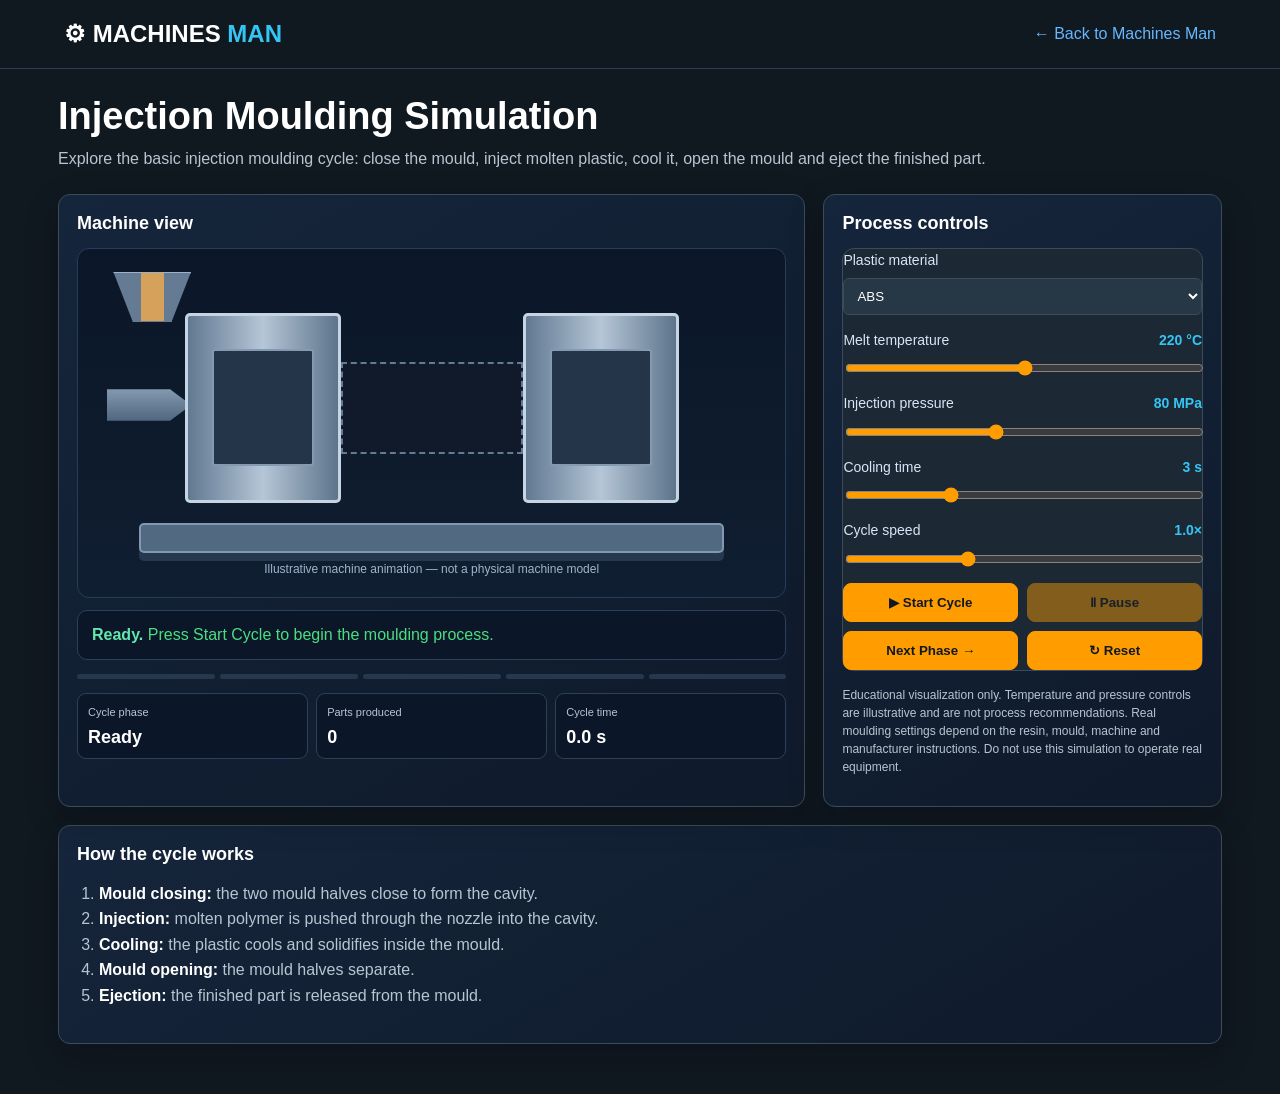
==== moulding-simulation.html @ 2c53decb "Update styles and add logo for enhanced UI in index and moulding simulation pages" ====
<!DOCTYPE html>
<html lang="en">
<head>
<meta charset="UTF-8"><meta name="viewport" content="width=device-width, initial-scale=1.0">
<title>Machines Man | Injection Moulding Simulation</title>
<style>
:root{--bg:#08111f;--panel:#121f33;--line:#2c405c;--cyan:#35c5f4;--text:#edf5ff;--muted:#a9bdd6;--orange:#ff9f43;--green:#64e6ad}*{box-sizing:border-box}body{margin:0;background:radial-gradient(circle at 50% 0,#142744,var(--bg) 60%);color:var(--text);font-family:Arial,Helvetica,sans-serif}header{padding:20px 5%;border-bottom:1px solid var(--line);display:flex;justify-content:space-between;align-items:center;gap:15px;flex-wrap:wrap}header strong{font-size:24px}header strong span{color:var(--cyan)}a{color:var(--cyan);text-decoration:none}.wrap{max-width:1200px;margin:auto;padding:26px 18px 50px}h1{margin:0 0 8px;font-size:clamp(26px,4vw,38px)}.sub{color:var(--muted);line-height:1.6;margin:0 0 22px}.layout{display:grid;grid-template-columns:minmax(0,1.5fr) minmax(280px,.8fr);gap:18px}.panel{background:linear-gradient(150deg,#15253b,#0f1a2b);border:1px solid var(--line);border-radius:16px;padding:18px;box-shadow:0 12px 35px #0003}.panel h2{font-size:18px;margin:0 0 14px}.stage{background:linear-gradient(#0b1728,#101e31);border:1px solid #263c58;border-radius:12px;overflow:hidden;min-height:350px;display:flex;align-items:center;justify-content:center;padding:10px}.machine{position:relative;width:min(650px,100%);height:310px}.base{position:absolute;bottom:25px;left:5%;width:90%;height:30px;background:#526982;border:2px solid #8198b1;border-radius:5px;box-shadow:0 8px 0 #26384e}.leftplate,.rightplate{position:absolute;top:45px;width:24%;height:190px;background:linear-gradient(90deg,#617991,#b5c6d7,#5d748b);border:3px solid #c6d5e4;border-radius:5px;transition:all 1s}.leftplate{left:12%}.rightplate{right:12%}.leftplate:after,.rightplate:after{content:'';position:absolute;left:16%;right:16%;top:18%;bottom:18%;background:#24354a;border:2px solid #839ab1;border-radius:3px}.cavity{position:absolute;top:94px;left:36%;width:28%;height:92px;background:#101a2a;border:2px dashed #637b96;transition:all 1s}.plastic{position:absolute;z-index:2;top:112px;left:43%;width:14%;height:56px;background:linear-gradient(135deg,#ffb44c,#f27623);border:2px solid #ffda91;border-radius:5px;opacity:0;transform:scale(.4);transition:all 1s;box-shadow:0 0 18px #ff9f4355}.nozzle{position:absolute;top:115px;left:0;width:13%;height:45px;background:linear-gradient(#8da3b8,#435b75);clip-path:polygon(0 15%,75% 15%,100% 50%,75% 85%,0 85%);transition:left 1s}.hopper{position:absolute;top:4px;left:1%;width:12%;height:50px;background:#647b93;clip-path:polygon(0 0,100% 0,75% 100%,25% 100%);border:1px solid #9db2c8}.hopper:after{content:'';position:absolute;left:35%;top:0;width:30%;height:100%;background:#d5a15b}.stage.phase-close .rightplate{right:29%}.stage.phase-close .leftplate{left:29%}.stage.phase-inject .nozzle{left:23%}.stage.phase-inject .plastic{opacity:1;transform:scale(1.15)}.stage.phase-cool .plastic{opacity:1;transform:scale(1)}.stage.phase-open .rightplate{right:12%}.stage.phase-open .leftplate{left:12%}.stage.phase-open .plastic{opacity:1;transform:scale(1) translateY(35px)}.stage.phase-eject .plastic{opacity:1;transform:scale(1) translateY(78px)}.stage.phase-eject .rightplate{right:12%}.stage.phase-eject .leftplate{left:12%}.partlabel{position:absolute;bottom:2px;left:0;right:0;text-align:center;font-size:12px;color:#9fb4cc}.status{margin-top:12px;padding:12px 14px;background:#0b1728;border:1px solid var(--line);border-radius:10px;color:var(--muted);line-height:1.5}.status b{color:var(--green)}.controls{display:grid;gap:14px}.field{display:grid;gap:7px}.field label{display:flex;justify-content:space-between;gap:12px;color:#d7e6f7;font-size:14px}.field output{color:var(--cyan);font-weight:bold}input[type=range],select{width:100%;accent-color:var(--cyan)}select{padding:10px;background:#0b1728;color:var(--text);border:1px solid var(--line);border-radius:8px}.buttons{display:grid;grid-template-columns:repeat(2,1fr);gap:9px}.btn{border:0;border-radius:9px;padding:12px 10px;font-weight:bold;cursor:pointer;background:var(--cyan);color:#04121d}.btn.secondary{background:#263a54;color:var(--text);border:1px solid #3a5271}.btn:disabled{opacity:.45;cursor:not-allowed}.metrics{display:grid;grid-template-columns:repeat(3,1fr);gap:8px;margin-top:14px}.metric{background:#0b1728;border:1px solid var(--line);border-radius:9px;padding:10px}.metric small{display:block;color:var(--muted);font-size:11px;margin-bottom:6px}.metric strong{font-size:18px}.steps{display:flex;gap:5px;margin-top:14px}.step{height:5px;flex:1;background:#26384e;border-radius:4px}.step.active{background:var(--cyan)}.note{font-size:12px;line-height:1.5;color:var(--muted);margin-top:15px}@media(max-width:800px){.layout{grid-template-columns:1fr}.stage{min-height:320px}.machine{transform:scale(.9);transform-origin:center}}
</style>
<link rel="stylesheet" href="industrial-theme.css">  
</head>

<style>
/* MACHINES MAN - PROFESSIONAL INDUSTRIAL DESIGN */

:root {
    color-scheme: dark;
    --bg: #101820;
    --panel: #1c2833;
    --panel-light: #263746;
    --text: #f4f7fa;
    --muted: #b8c5d1;
    --orange: #ff9d00;
    --blue: #2585d8;
    --border: #3b4b59;
}

html {
    background: var(--bg);
}

body {
    background: var(--bg) !important;
    color: var(--text) !important;
    font-family: "Segoe UI", Arial, sans-serif !important;
    margin: 0;
}

h1, h2, h3, h4 {
    color: #ffffff !important;
    font-weight: 700;
}

p, label, li, small {
    color: var(--muted);
    line-height: 1.6;
}

/* Main panels */
section, article, aside,
.card, .panel, .controls,
.control-panel, .info-panel,
.stats-card, .stat-card,
.instructions {
    background-color: var(--panel) !important;
    color: var(--text) !important;
    border: 1px solid var(--border);
    border-radius: 12px;
}

/* Machine visualization */
canvas {
    background-color: #101820;
    border-radius: 10px;
}

/* Buttons */
button {
    background: var(--orange) !important;
    color: #111820 !important;
    border: 1px solid var(--orange) !important;
    border-radius: 8px !important;
    padding: 11px 18px !important;
    font-weight: 700 !important;
    cursor: pointer;
    transition: 0.2s ease;
}

button:hover {
    background: #ffc04d !important;
    transform: translateY(-1px);
}

/* Form controls */
input, select {
    accent-color: var(--orange);
}

input:not([type="range"]),
select {
    background: var(--panel-light);
    color: white;
    border: 1px solid var(--border);
    border-radius: 6px;
    padding: 9px;
}

input[type="range"] {
    accent-color: var(--orange);
}

/* Status and values */
strong, b, output {
    color: #ffffff;
}

.status, .success {
    color: #4ade80 !important;
}

/* Links */
a {
    color: #65b7ff;
}

a:hover {
    color: var(--orange);
}

/* Responsive layout */
@media (max-width: 768px) {
    body {
        font-size: 14px;
    }

    button {
        padding: 10px 12px !important;
    }
}
</style>

<body>
<header><strong>⚙ MACHINES <span>MAN</span></strong><a href="index.html">← Back to Machines Man</a></header><main class="wrap"><h1>Injection Moulding Simulation</h1><p class="sub">Explore the basic injection moulding cycle: close the mould, inject molten plastic, cool it, open the mould and eject the finished part.</p><div class="layout"><section class="panel"><h2>Machine view</h2><div id="stage" class="stage"><div class="machine"><div class="hopper"></div><div class="nozzle"></div><div class="leftplate"></div><div class="rightplate"></div><div class="cavity"></div><div class="plastic"></div><div class="base"></div><div class="partlabel">Illustrative machine animation — not a physical machine model</div></div></div><div class="status" id="status"><b>Ready.</b> Press Start Cycle to begin the moulding process.</div><div class="steps" id="steps"><div class="step"></div><div class="step"></div><div class="step"></div><div class="step"></div><div class="step"></div></div><div class="metrics"><div class="metric"><small>Cycle phase</small><strong id="phaseMetric">Ready</strong></div><div class="metric"><small>Parts produced</small><strong id="partsMetric">0</strong></div><div class="metric"><small>Cycle time</small><strong id="timeMetric">0.0 s</strong></div></div></section><aside class="panel"><h2>Process controls</h2><div class="controls"><div class="field"><label for="material">Plastic material</label><select id="material"><option value="ABS">ABS</option><option value="PP">Polypropylene (PP)</option><option value="PE">Polyethylene (PE)</option><option value="PLA">PLA (educational example)</option></select></div><div class="field"><label for="temp">Melt temperature <output id="tempOut">220 °C</output></label><input id="temp" type="range" min="160" max="280" value="220"></div><div class="field"><label for="pressure">Injection pressure <output id="pressureOut">80 MPa</output></label><input id="pressure" type="range" min="30" max="150" value="80"></div><div class="field"><label for="cool">Cooling time <output id="coolOut">3 s</output></label><input id="cool" type="range" min="1" max="8" value="3"></div><div class="field"><label for="speed">Cycle speed <output id="speedOut">1.0×</output></label><input id="speed" type="range" min="5" max="20" value="10"></div><div class="buttons"><button class="btn" id="start">▶ Start Cycle</button><button class="btn secondary" id="pause" disabled>Ⅱ Pause</button><button class="btn secondary" id="stepBtn">Next Phase →</button><button class="btn secondary" id="reset">↻ Reset</button></div></div><p class="note">Educational visualization only. Temperature and pressure controls are illustrative and are not process recommendations. Real moulding settings depend on the resin, mould, machine and manufacturer instructions. Do not use this simulation to operate real equipment.</p></aside></div><section class="panel" style="margin-top:18px"><h2>How the cycle works</h2><ol style="color:#c4d5e9;line-height:1.8;padding-left:22px"><li><b>Mould closing:</b> the two mould halves close to form the cavity.</li><li><b>Injection:</b> molten polymer is pushed through the nozzle into the cavity.</li><li><b>Cooling:</b> the plastic cools and solidifies inside the mould.</li><li><b>Mould opening:</b> the mould halves separate.</li><li><b>Ejection:</b> the finished part is released from the mould.</li></ol></section></main>
<script>
const stage=document.getElementById('stage'),statusBox=document.getElementById('status'),phaseMetric=document.getElementById('phaseMetric'),partsMetric=document.getElementById('partsMetric'),timeMetric=document.getElementById('timeMetric'),steps=[...document.querySelectorAll('.step')],startBtn=document.getElementById('start'),pauseBtn=document.getElementById('pause');
const phases=[{cls:'phase-close',name:'Mould closing',desc:'The mould halves are moving together to seal the cavity.',duration:1.6},{cls:'phase-inject',name:'Injection',desc:'Molten polymer is pushed through the nozzle and into the mould cavity.',duration:1.8},{cls:'phase-cool',name:'Cooling',desc:'The polymer cools and solidifies in the closed mould.',duration:3},{cls:'phase-open',name:'Mould opening',desc:'The mould halves separate to expose the formed part.',duration:1.5},{cls:'phase-eject',name:'Ejection',desc:'The finished plastic part is released from the mould.',duration:1.2}];let index=-1,parts=0,elapsed=0,cycleStart=0,raf=null,paused=false,phaseElapsed=0,last=0;
function setControls(){document.getElementById('tempOut').textContent=document.getElementById('temp').value+' °C';document.getElementById('pressureOut').textContent=document.getElementById('pressure').value+' MPa';document.getElementById('coolOut').textContent=document.getElementById('cool').value+' s';document.getElementById('speedOut').textContent=(document.getElementById('speed').value/10).toFixed(1)+'×'}['temp','pressure','cool','speed'].forEach(id=>document.getElementById(id).addEventListener('input',setControls));setControls();
function renderPhase(i){stage.className='stage';steps.forEach((s,j)=>s.classList.toggle('active',j<=i));if(i<0){phaseMetric.textContent='Ready';statusBox.innerHTML='<b>Ready.</b> Press Start Cycle to begin the moulding process.';steps.forEach(s=>s.classList.remove('active'));return}const p=phases[i];stage.classList.add(p.cls);phaseMetric.textContent=p.name;statusBox.innerHTML='<b>'+p.name+'.</b> '+p.desc}
function durationFor(i){return i===2?Number(document.getElementById('cool').value):phases[i].duration}
function advance(){index++;phaseElapsed=0;if(index>=phases.length){parts++;partsMetric.textContent=parts;index=0;renderPhase(0)}else renderPhase(index);if(index===0&&parts>0)cycleStart=elapsed}
function tick(now){if(paused){raf=null;return}if(!last)last=now;const dt=Math.min((now-last)/1000,.1);last=now;elapsed+=dt;phaseElapsed+=dt*(Number(document.getElementById('speed').value)/10);timeMetric.textContent=elapsed.toFixed(1)+' s';if(phaseElapsed>=durationFor(index)){advance()}raf=requestAnimationFrame(tick)}
startBtn.addEventListener('click',()=>{if(raf)return;if(index<0||index>=phases.length)advance();paused=false;last=0;startBtn.textContent='↻ Cycle Running';pauseBtn.disabled=false;raf=requestAnimationFrame(tick)});
pauseBtn.addEventListener('click',()=>{if(!raf&&!paused)return;paused=!paused;if(paused){cancelAnimationFrame(raf);raf=null;pauseBtn.textContent='▶ Resume';statusBox.innerHTML='<b>Paused.</b> Press Resume to continue the current phase.'}else{pauseBtn.textContent='Ⅱ Pause';last=0;raf=requestAnimationFrame(tick)}});
document.getElementById('stepBtn').addEventListener('click',()=>{if(raf){cancelAnimationFrame(raf);raf=null}paused=true;pauseBtn.disabled=true;pauseBtn.textContent='Ⅱ Pause';if(index<0)index=0;else if(index===phases.length-1){parts++;partsMetric.textContent=parts;index=0}else index++;phaseElapsed=0;renderPhase(index);startBtn.textContent='▶ Continue Cycle';timeMetric.textContent=elapsed.toFixed(1)+' s'});
document.getElementById('reset').addEventListener('click',()=>{if(raf)cancelAnimationFrame(raf);raf=null;paused=false;index=-1;parts=0;elapsed=0;phaseElapsed=0;last=0;partsMetric.textContent='0';timeMetric.textContent='0.0 s';startBtn.textContent='▶ Start Cycle';pauseBtn.textContent='Ⅱ Pause';pauseBtn.disabled=true;renderPhase(-1)});
</script></body></html>
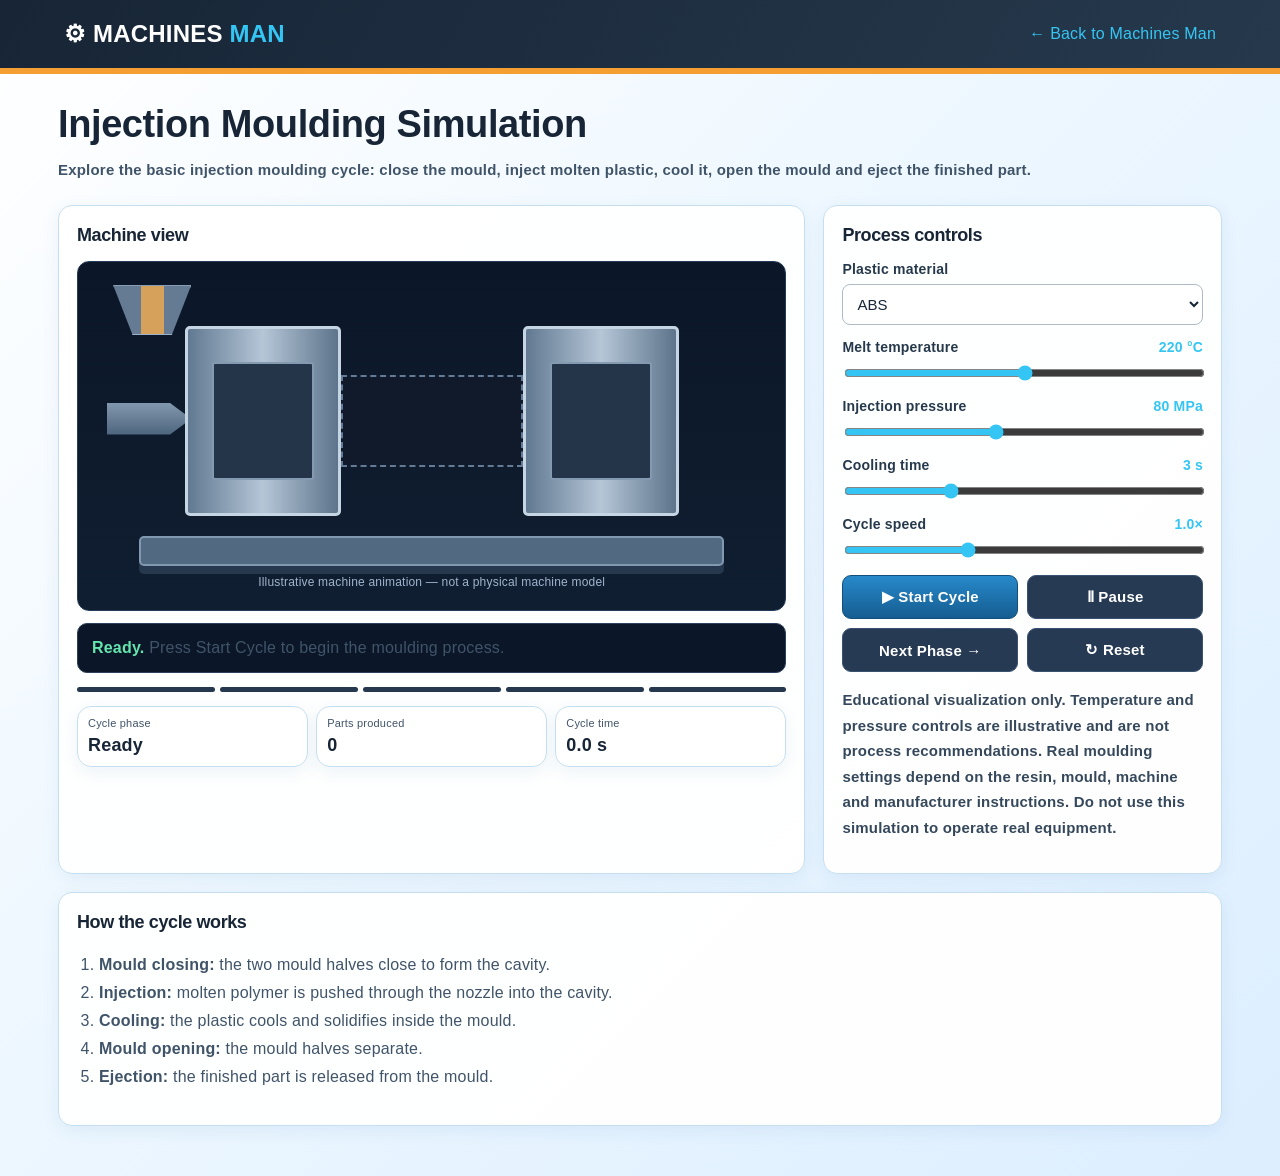
==== commit a82a4ede: "Update Machines Man website" ====
--- a/moulding-simulation.html
+++ b/moulding-simulation.html
@@ -4,129 +4,17 @@
 <meta charset="UTF-8"><meta name="viewport" content="width=device-width, initial-scale=1.0">
 <title>Machines Man | Injection Moulding Simulation</title>
 <style>
-:root{--bg:#08111f;--panel:#121f33;--line:#2c405c;--cyan:#35c5f4;--text:#edf5ff;--muted:#a9bdd6;--orange:#ff9f43;--green:#64e6ad}*{box-sizing:border-box}body{margin:0;background:radial-gradient(circle at 50% 0,#142744,var(--bg) 60%);color:var(--text);font-family:Arial,Helvetica,sans-serif}header{padding:20px 5%;border-bottom:1px solid var(--line);display:flex;justify-content:space-between;align-items:center;gap:15px;flex-wrap:wrap}header strong{font-size:24px}header strong span{color:var(--cyan)}a{color:var(--cyan);text-decoration:none}.wrap{max-width:1200px;margin:auto;padding:26px 18px 50px}h1{margin:0 0 8px;font-size:clamp(26px,4vw,38px)}.sub{color:var(--muted);line-height:1.6;margin:0 0 22px}.layout{display:grid;grid-template-columns:minmax(0,1.5fr) minmax(280px,.8fr);gap:18px}.panel{background:linear-gradient(150deg,#15253b,#0f1a2b);border:1px solid var(--line);border-radius:16px;padding:18px;box-shadow:0 12px 35px #0003}.panel h2{font-size:18px;margin:0 0 14px}.stage{background:linear-gradient(#0b1728,#101e31);border:1px solid #263c58;border-radius:12px;overflow:hidden;min-height:350px;display:flex;align-items:center;justify-content:center;padding:10px}.machine{position:relative;width:min(650px,100%);height:310px}.base{position:absolute;bottom:25px;left:5%;width:90%;height:30px;background:#526982;border:2px solid #8198b1;border-radius:5px;box-shadow:0 8px 0 #26384e}.leftplate,.rightplate{position:absolute;top:45px;width:24%;height:190px;background:linear-gradient(90deg,#617991,#b5c6d7,#5d748b);border:3px solid #c6d5e4;border-radius:5px;transition:all 1s}.leftplate{left:12%}.rightplate{right:12%}.leftplate:after,.rightplate:after{content:'';position:absolute;left:16%;right:16%;top:18%;bottom:18%;background:#24354a;border:2px solid #839ab1;border-radius:3px}.cavity{position:absolute;top:94px;left:36%;width:28%;height:92px;background:#101a2a;border:2px dashed #637b96;transition:all 1s}.plastic{position:absolute;z-index:2;top:112px;left:43%;width:14%;height:56px;background:linear-gradient(135deg,#ffb44c,#f27623);border:2px solid #ffda91;border-radius:5px;opacity:0;transform:scale(.4);transition:all 1s;box-shadow:0 0 18px #ff9f4355}.nozzle{position:absolute;top:115px;left:0;width:13%;height:45px;background:linear-gradient(#8da3b8,#435b75);clip-path:polygon(0 15%,75% 15%,100% 50%,75% 85%,0 85%);transition:left 1s}.hopper{position:absolute;top:4px;left:1%;width:12%;height:50px;background:#647b93;clip-path:polygon(0 0,100% 0,75% 100%,25% 100%);border:1px solid #9db2c8}.hopper:after{content:'';position:absolute;left:35%;top:0;width:30%;height:100%;background:#d5a15b}.stage.phase-close .rightplate{right:29%}.stage.phase-close .leftplate{left:29%}.stage.phase-inject .nozzle{left:23%}.stage.phase-inject .plastic{opacity:1;transform:scale(1.15)}.stage.phase-cool .plastic{opacity:1;transform:scale(1)}.stage.phase-open .rightplate{right:12%}.stage.phase-open .leftplate{left:12%}.stage.phase-open .plastic{opacity:1;transform:scale(1) translateY(35px)}.stage.phase-eject .plastic{opacity:1;transform:scale(1) translateY(78px)}.stage.phase-eject .rightplate{right:12%}.stage.phase-eject .leftplate{left:12%}.partlabel{position:absolute;bottom:2px;left:0;right:0;text-align:center;font-size:12px;color:#9fb4cc}.status{margin-top:12px;padding:12px 14px;background:#0b1728;border:1px solid var(--line);border-radius:10px;color:var(--muted);line-height:1.5}.status b{color:var(--green)}.controls{display:grid;gap:14px}.field{display:grid;gap:7px}.field label{display:flex;justify-content:space-between;gap:12px;color:#d7e6f7;font-size:14px}.field output{color:var(--cyan);font-weight:bold}input[type=range],select{width:100%;accent-color:var(--cyan)}select{padding:10px;background:#0b1728;color:var(--text);border:1px solid var(--line);border-radius:8px}.buttons{display:grid;grid-template-columns:repeat(2,1fr);gap:9px}.btn{border:0;border-radius:9px;padding:12px 10px;font-weight:bold;cursor:pointer;background:var(--cyan);color:#04121d}.btn.secondary{background:#263a54;color:var(--text);border:1px solid #3a5271}.btn:disabled{opacity:.45;cursor:not-allowed}.metrics{display:grid;grid-template-columns:repeat(3,1fr);gap:8px;margin-top:14px}.metric{background:#0b1728;border:1px solid var(--line);border-radius:9px;padding:10px}.metric small{display:block;color:var(--muted);font-size:11px;margin-bottom:6px}.metric strong{font-size:18px}.steps{display:flex;gap:5px;margin-top:14px}.step{height:5px;flex:1;background:#26384e;border-radius:4px}.step.active{background:var(--cyan)}.note{font-size:12px;line-height:1.5;color:var(--muted);margin-top:15px}@media(max-width:800px){.layout{grid-template-columns:1fr}.stage{min-height:320px}.machine{transform:scale(.9);transform-origin:center}}
+:root{--bg:#08111f;
+--panel:#121f33;
+--line:#2c405c;
+--cyan:#35c5f4;
+--text:#edf5ff;
+--muted:#a9bdd6;
+--orange:#ff9f43;
+--green:#64e6ad}*{box-sizing:border-box}body{margin:0;background:radial-gradient(circle at 50% 0,#142744,var(--bg) 60%);color:var(--text);font-family:Arial,Helvetica,sans-serif}header{padding:20px 5%;border-bottom:1px solid var(--line);display:flex;justify-content:space-between;align-items:center;gap:15px;flex-wrap:wrap}header strong{font-size:24px}header strong span{color:var(--cyan)}a{color:var(--cyan);text-decoration:none}.wrap{max-width:1200px;margin:auto;padding:26px 18px 50px}h1{margin:0 0 8px;font-size:clamp(26px,4vw,38px)}.sub{color:var(--muted);line-height:1.6;margin:0 0 22px}.layout{display:grid;grid-template-columns:minmax(0,1.5fr) minmax(280px,.8fr);gap:18px}.panel{background:linear-gradient(150deg,#15253b,#0f1a2b);border:1px solid var(--line);border-radius:16px;padding:18px;box-shadow:0 12px 35px #0003}.panel h2{font-size:18px;margin:0 0 14px}.stage{background:linear-gradient(#0b1728,#101e31);border:1px solid #263c58;border-radius:12px;overflow:hidden;min-height:350px;display:flex;align-items:center;justify-content:center;padding:10px}.machine{position:relative;width:min(650px,100%);height:310px}.base{position:absolute;bottom:25px;left:5%;width:90%;height:30px;background:#526982;border:2px solid #8198b1;border-radius:5px;box-shadow:0 8px 0 #26384e}.leftplate,.rightplate{position:absolute;top:45px;width:24%;height:190px;background:linear-gradient(90deg,#617991,#b5c6d7,#5d748b);border:3px solid #c6d5e4;border-radius:5px;transition:all 1s}.leftplate{left:12%}.rightplate{right:12%}.leftplate:after,.rightplate:after{content:'';position:absolute;left:16%;right:16%;top:18%;bottom:18%;background:#24354a;border:2px solid #839ab1;border-radius:3px}.cavity{position:absolute;top:94px;left:36%;width:28%;height:92px;background:#101a2a;border:2px dashed #637b96;transition:all 1s}.plastic{position:absolute;z-index:2;top:112px;left:43%;width:14%;height:56px;background:linear-gradient(135deg,#ffb44c,#f27623);border:2px solid #ffda91;border-radius:5px;opacity:0;transform:scale(.4);transition:all 1s;box-shadow:0 0 18px #ff9f4355}.nozzle{position:absolute;top:115px;left:0;width:13%;height:45px;background:linear-gradient(#8da3b8,#435b75);clip-path:polygon(0 15%,75% 15%,100% 50%,75% 85%,0 85%);transition:left 1s}.hopper{position:absolute;top:4px;left:1%;width:12%;height:50px;background:#647b93;clip-path:polygon(0 0,100% 0,75% 100%,25% 100%);border:1px solid #9db2c8}.hopper:after{content:'';position:absolute;left:35%;top:0;width:30%;height:100%;background:#d5a15b}.stage.phase-close .rightplate{right:29%}.stage.phase-close .leftplate{left:29%}.stage.phase-inject .nozzle{left:23%}.stage.phase-inject .plastic{opacity:1;transform:scale(1.15)}.stage.phase-cool .plastic{opacity:1;transform:scale(1)}.stage.phase-open .rightplate{right:12%}.stage.phase-open .leftplate{left:12%}.stage.phase-open .plastic{opacity:1;transform:scale(1) translateY(35px)}.stage.phase-eject .plastic{opacity:1;transform:scale(1) translateY(78px)}.stage.phase-eject .rightplate{right:12%}.stage.phase-eject .leftplate{left:12%}.partlabel{position:absolute;bottom:2px;left:0;right:0;text-align:center;font-size:12px;color:#9fb4cc}.status{margin-top:12px;padding:12px 14px;background:#0b1728;border:1px solid var(--line);border-radius:10px;color:var(--muted);line-height:1.5}.status b{color:var(--green)}.controls{display:grid;gap:14px}.field{display:grid;gap:7px}.field label{display:flex;justify-content:space-between;gap:12px;color:#d7e6f7;font-size:14px}.field output{color:var(--cyan);font-weight:bold}input[type=range],select{width:100%;accent-color:var(--cyan)}select{padding:10px;background:#0b1728;color:var(--text);border:1px solid var(--line);border-radius:8px}.buttons{display:grid;grid-template-columns:repeat(2,1fr);gap:9px}.btn{border:0;border-radius:9px;padding:12px 10px;font-weight:bold;cursor:pointer;background:var(--cyan);color:#04121d}.btn.secondary{background:#263a54;color:var(--text);border:1px solid #3a5271}.btn:disabled{opacity:.45;cursor:not-allowed}.metrics{display:grid;grid-template-columns:repeat(3,1fr);gap:8px;margin-top:14px}.metric{background:#0b1728;border:1px solid var(--line);border-radius:9px;padding:10px}.metric small{display:block;color:var(--muted);font-size:11px;margin-bottom:6px}.metric strong{font-size:18px}.steps{display:flex;gap:5px;margin-top:14px}.step{height:5px;flex:1;background:#26384e;border-radius:4px}.step.active{background:var(--cyan)}.note{font-size:12px;line-height:1.5;color:var(--muted);margin-top:15px}@media(max-width:800px){.layout{grid-template-columns:1fr}.stage{min-height:320px}.machine{transform:scale(.9);transform-origin:center}}
 </style>
 <link rel="stylesheet" href="industrial-theme.css">  
 </head>
-
-<style>
-/* MACHINES MAN - PROFESSIONAL INDUSTRIAL DESIGN */
-
-:root {
-    color-scheme: dark;
-    --bg: #101820;
-    --panel: #1c2833;
-    --panel-light: #263746;
-    --text: #f4f7fa;
-    --muted: #b8c5d1;
-    --orange: #ff9d00;
-    --blue: #2585d8;
-    --border: #3b4b59;
-}
-
-html {
-    background: var(--bg);
-}
-
-body {
-    background: var(--bg) !important;
-    color: var(--text) !important;
-    font-family: "Segoe UI", Arial, sans-serif !important;
-    margin: 0;
-}
-
-h1, h2, h3, h4 {
-    color: #ffffff !important;
-    font-weight: 700;
-}
-
-p, label, li, small {
-    color: var(--muted);
-    line-height: 1.6;
-}
-
-/* Main panels */
-section, article, aside,
-.card, .panel, .controls,
-.control-panel, .info-panel,
-.stats-card, .stat-card,
-.instructions {
-    background-color: var(--panel) !important;
-    color: var(--text) !important;
-    border: 1px solid var(--border);
-    border-radius: 12px;
-}
-
-/* Machine visualization */
-canvas {
-    background-color: #101820;
-    border-radius: 10px;
-}
-
-/* Buttons */
-button {
-    background: var(--orange) !important;
-    color: #111820 !important;
-    border: 1px solid var(--orange) !important;
-    border-radius: 8px !important;
-    padding: 11px 18px !important;
-    font-weight: 700 !important;
-    cursor: pointer;
-    transition: 0.2s ease;
-}
-
-button:hover {
-    background: #ffc04d !important;
-    transform: translateY(-1px);
-}
-
-/* Form controls */
-input, select {
-    accent-color: var(--orange);
-}
-
-input:not([type="range"]),
-select {
-    background: var(--panel-light);
-    color: white;
-    border: 1px solid var(--border);
-    border-radius: 6px;
-    padding: 9px;
-}
-
-input[type="range"] {
-    accent-color: var(--orange);
-}
-
-/* Status and values */
-strong, b, output {
-    color: #ffffff;
-}
-
-.status, .success {
-    color: #4ade80 !important;
-}
-
-/* Links */
-a {
-    color: #65b7ff;
-}
-
-a:hover {
-    color: var(--orange);
-}
-
-/* Responsive layout */
-@media (max-width: 768px) {
-    body {
-        font-size: 14px;
-    }
-
-    button {
-        padding: 10px 12px !important;
-    }
-}
-</style>
 
 <body>
 <header><strong>⚙ MACHINES <span>MAN</span></strong><a href="index.html">← Back to Machines Man</a></header><main class="wrap"><h1>Injection Moulding Simulation</h1><p class="sub">Explore the basic injection moulding cycle: close the mould, inject molten plastic, cool it, open the mould and eject the finished part.</p><div class="layout"><section class="panel"><h2>Machine view</h2><div id="stage" class="stage"><div class="machine"><div class="hopper"></div><div class="nozzle"></div><div class="leftplate"></div><div class="rightplate"></div><div class="cavity"></div><div class="plastic"></div><div class="base"></div><div class="partlabel">Illustrative machine animation — not a physical machine model</div></div></div><div class="status" id="status"><b>Ready.</b> Press Start Cycle to begin the moulding process.</div><div class="steps" id="steps"><div class="step"></div><div class="step"></div><div class="step"></div><div class="step"></div><div class="step"></div></div><div class="metrics"><div class="metric"><small>Cycle phase</small><strong id="phaseMetric">Ready</strong></div><div class="metric"><small>Parts produced</small><strong id="partsMetric">0</strong></div><div class="metric"><small>Cycle time</small><strong id="timeMetric">0.0 s</strong></div></div></section><aside class="panel"><h2>Process controls</h2><div class="controls"><div class="field"><label for="material">Plastic material</label><select id="material"><option value="ABS">ABS</option><option value="PP">Polypropylene (PP)</option><option value="PE">Polyethylene (PE)</option><option value="PLA">PLA (educational example)</option></select></div><div class="field"><label for="temp">Melt temperature <output id="tempOut">220 °C</output></label><input id="temp" type="range" min="160" max="280" value="220"></div><div class="field"><label for="pressure">Injection pressure <output id="pressureOut">80 MPa</output></label><input id="pressure" type="range" min="30" max="150" value="80"></div><div class="field"><label for="cool">Cooling time <output id="coolOut">3 s</output></label><input id="cool" type="range" min="1" max="8" value="3"></div><div class="field"><label for="speed">Cycle speed <output id="speedOut">1.0×</output></label><input id="speed" type="range" min="5" max="20" value="10"></div><div class="buttons"><button class="btn" id="start">▶ Start Cycle</button><button class="btn secondary" id="pause" disabled>Ⅱ Pause</button><button class="btn secondary" id="stepBtn">Next Phase →</button><button class="btn secondary" id="reset">↻ Reset</button></div></div><p class="note">Educational visualization only. Temperature and pressure controls are illustrative and are not process recommendations. Real moulding settings depend on the resin, mould, machine and manufacturer instructions. Do not use this simulation to operate real equipment.</p></aside></div><section class="panel" style="margin-top:18px"><h2>How the cycle works</h2><ol style="color:#c4d5e9;line-height:1.8;padding-left:22px"><li><b>Mould closing:</b> the two mould halves close to form the cavity.</li><li><b>Injection:</b> molten polymer is pushed through the nozzle into the cavity.</li><li><b>Cooling:</b> the plastic cools and solidifies inside the mould.</li><li><b>Mould opening:</b> the mould halves separate.</li><li><b>Ejection:</b> the finished part is released from the mould.</li></ol></section></main>
@@ -143,3 +31,4 @@
 document.getElementById('stepBtn').addEventListener('click',()=>{if(raf){cancelAnimationFrame(raf);raf=null}paused=true;pauseBtn.disabled=true;pauseBtn.textContent='Ⅱ Pause';if(index<0)index=0;else if(index===phases.length-1){parts++;partsMetric.textContent=parts;index=0}else index++;phaseElapsed=0;renderPhase(index);startBtn.textContent='▶ Continue Cycle';timeMetric.textContent=elapsed.toFixed(1)+' s'});
 document.getElementById('reset').addEventListener('click',()=>{if(raf)cancelAnimationFrame(raf);raf=null;paused=false;index=-1;parts=0;elapsed=0;phaseElapsed=0;last=0;partsMetric.textContent='0';timeMetric.textContent='0.0 s';startBtn.textContent='▶ Start Cycle';pauseBtn.textContent='Ⅱ Pause';pauseBtn.disabled=true;renderPhase(-1)});
 </script></body></html>
+ 
--- a/industrial-theme.css
+++ b/industrial-theme.css
@@ -0,0 +1,231 @@
+
+/* ==========================================
+   MACHINES MAN - COMPLETE BLUE & ORANGE THEME
+   Soft White + Light Blue + Clear Typography
+   ========================================== */
+
+:root {
+    --bg: #F4F9FD;
+    --panel: #FFFFFF;
+    --panel2: #EAF5FF;
+    --text: #172536;
+    --muted: #405469;
+    --accent: #38BDF8;
+    --border: #C5DFF0;
+
+    --navy: #172536;
+    --orange: #F59E32;
+    --blue: #1976B9;
+}
+
+/* Main website background */
+body {
+    background: linear-gradient(
+        135deg,
+        #FFFFFF 0%,
+        #EDF7FF 45%,
+        #DCEEFF 100%
+    ) !important;
+
+    color: #172536 !important;
+    font-family: Arial, Helvetica, sans-serif;
+    font-weight: 500;
+    letter-spacing: 0.2px;
+    -webkit-font-smoothing: antialiased;
+}
+
+/* Header */
+header {
+    background: linear-gradient(
+        120deg,
+        #172536,
+        #26394C
+    ) !important;
+
+    color: #FFFFFF !important;
+    border-bottom: 6px solid #F59E32 !important;
+}
+
+/* Logo */
+.logo {
+    color: #FFFFFF !important;
+}
+
+.logo span {
+    color: #F59E32 !important;
+}
+
+/* Navigation */
+nav a {
+    color: #F5A33B !important;
+    font-size: 16px;
+    font-weight: 700 !important;
+    text-decoration: none;
+}
+
+nav a:hover {
+    color: #FFFFFF !important;
+}
+
+/* Headings */
+h1, h2, h3, h4, h5 {
+    color: #172536 !important;
+    font-weight: 800 !important;
+    letter-spacing: -0.4px;
+    line-height: 1.3;
+}
+
+/* Paragraphs and descriptions */
+p,
+.description,
+.help-text,
+.sub,
+li {
+    color: #405469 !important;
+    font-weight: 500;
+    line-height: 1.75;
+    font-size: 16px;
+}
+
+/* Cards and panels */
+.card,
+.machine-card,
+.stat-card,
+.panel,
+.metric {
+    background: rgba(255, 255, 255, 0.96);
+    color: #172536;
+    border: 1px solid #C5DFF0;
+    border-radius: 14px;
+    box-shadow: 0 5px 18px rgba(36, 104, 150, 0.08);
+}
+
+/* Labels */
+label {
+    color: #26394C !important;
+    font-size: 15px;
+    font-weight: 700 !important;
+}
+
+/* Input fields */
+input,
+select,
+textarea {
+    background: #FFFFFF;
+    color: #172536 !important;
+    border: 1px solid #AEBBC7;
+    border-radius: 8px;
+    font-size: 15px;
+    font-weight: 500;
+}
+
+/* Buttons */
+button,
+.btn,
+.primary-btn {
+    background: linear-gradient(
+        180deg,
+        #2789CA,
+        #155D91
+    );
+
+    color: #FFFFFF !important;
+    border: 1px solid #124F7B;
+    border-radius: 9px;
+    font-size: 15px;
+    font-weight: 800 !important;
+    letter-spacing: 0.2px;
+    cursor: pointer;
+}
+
+button:hover,
+.btn:hover,
+.primary-btn:hover {
+    background: #124F7B;
+}
+
+/* Highlight tags */
+.tag,
+.badge {
+    background: #DDF1FF;
+    color: #1684BD;
+}
+
+/* Responsive mobile layout */
+@media (max-width: 768px) {
+    header {
+        padding: 16px 20px;
+    }
+
+    nav {
+        display: flex;
+        flex-wrap: wrap;
+        gap: 14px;
+    }
+
+    nav a {
+        font-size: 15px;
+    }
+
+    .card,
+    .machine-card {
+        width: 100%;
+    }
+}
+/* ===== MACHINES MAN TEXT CLARITY FIX ===== */
+
+/* Main page text */
+body {
+    color: #172536 !important;
+    -webkit-font-smoothing: antialiased;
+    text-rendering: optimizeLegibility;
+}
+
+/* Headings */
+h1, h2, h3, h4, h5, h6 {
+    color: #172536 !important;
+    font-weight: 800 !important;
+    opacity: 1 !important;
+}
+
+/* Paragraphs and descriptions */
+p,
+.description,
+.machine-card p,
+.card p,
+.machine-card .description {
+    color: #35485B !important;
+    font-size: 15px !important;
+    font-weight: 600 !important;
+    line-height: 1.7 !important;
+    opacity: 1 !important;
+}
+
+/* Category labels */
+.machine-card .category,
+.machine-card small,
+.card small {
+    color: #087EAA !important;
+    font-weight: 700 !important;
+    opacity: 1 !important;
+}
+
+/* Machine card content */
+.machine-card,
+.card {
+    color: #172536 !important;
+}
+
+/* Buttons */
+button,
+.btn,
+.machine-card a {
+    font-weight: 800 !important;
+    opacity: 1 !important;
+}
+
+/* Navigation */
+nav a {
+    color: #F59E32 !important;
+    font-weight: 800 !important;
+}
